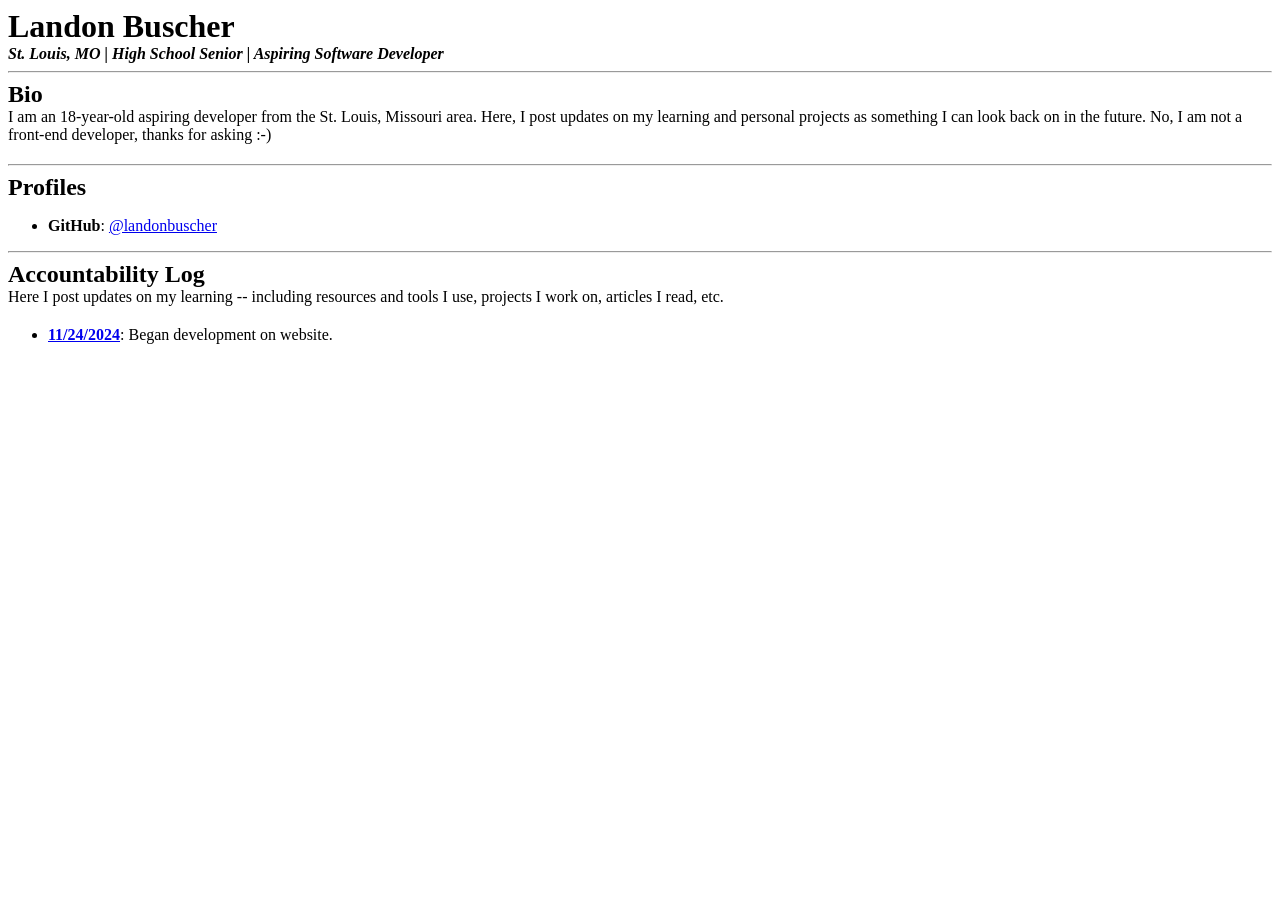
==== index.html @ ad14cfaa "Initial Commit" ====
<html>
	<head>
		<title>Landon Buscher | Blockchain Developer</title>
	</head>
	<body>
		<style>
			h1, h2, h3, h4, h5 {
				margin: 0;
			}
			p {
				margin: 0 0 20px 0;
			}
		</style>
		<h1>Landon Buscher</h1>
		<h4><i>St. Louis, MO | High School Senior | Aspiring Software Developer</i></h4>
		<hr>
		
		<h2>Bio</h2>
		<p>I am an 18-year-old aspiring developer from the St. Louis, Missouri area. Here, I post updates on my learning and personal projects as something I can look back on in the future. No, I am not a front-end developer, thanks for asking :-)</p>
		<hr>
		<h2>Profiles</h2>
		<ul>
			<li><strong>GitHub</strong>: <a href="https://github.com/landonbuscher">@landonbuscher</a></li>
		</ul>
		<hr>
		<h2>Accountability Log</h2>
		<p>Here I post updates on my learning -- including resources and tools I use, projects I work on, articles I read, etc.</p>
		<ul>
			<li><strong><a href="AccountabilityLog/11-24-2024.html">11/24/2024</a></strong>: Began development on website.</li>
		</ul>
	</body>
</html>
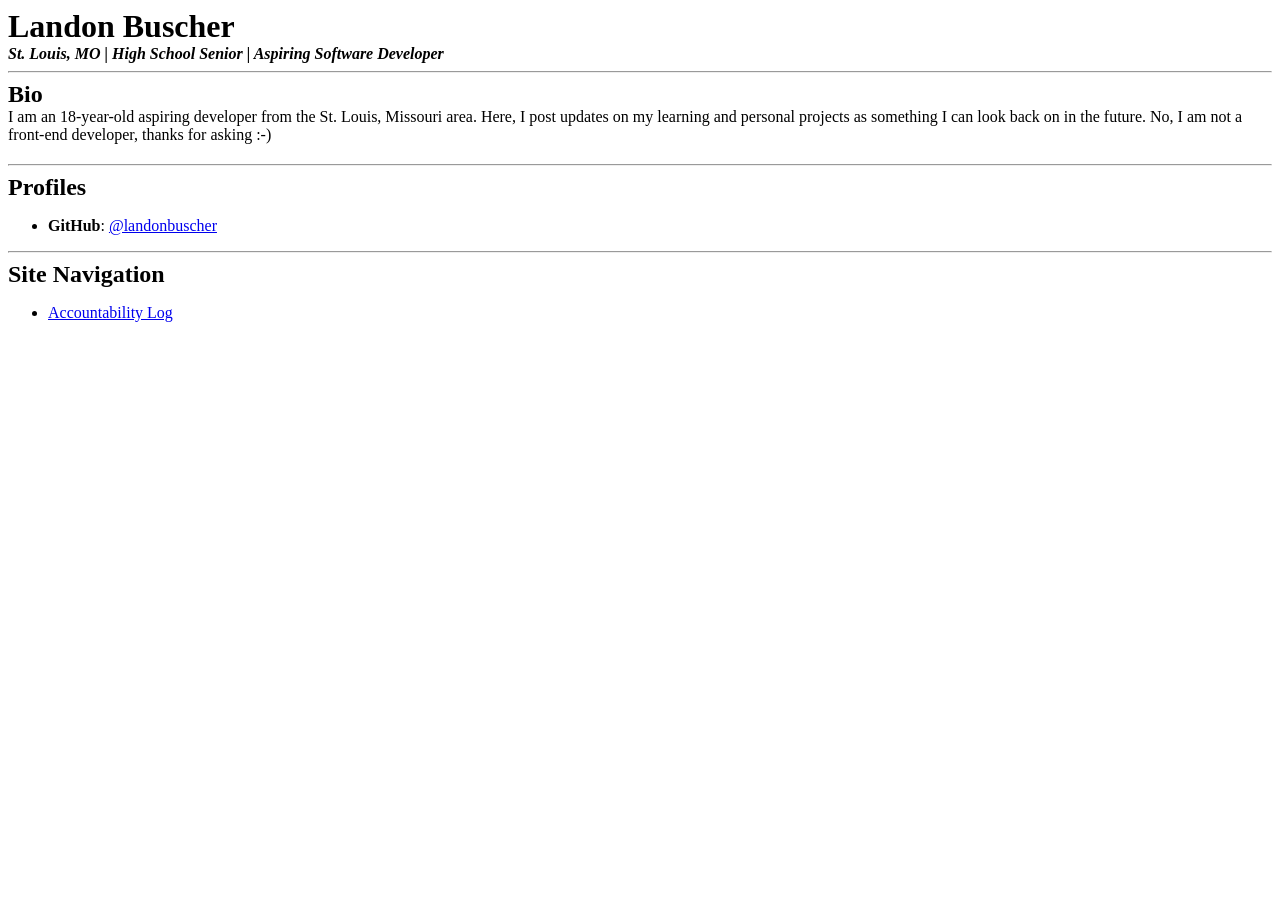
==== commit d554ea15: "Restructuring" ====
--- a/index.html
+++ b/index.html
@@ -1,6 +1,6 @@
 <html>
 	<head>
-		<title>Landon Buscher | Blockchain Developer</title>
+		<title>Landon Buscher | Student Portfolio</title>
 	</head>
 	<body>
 		<style>
@@ -23,10 +23,9 @@
 			<li><strong>GitHub</strong>: <a href="https://github.com/landonbuscher">@landonbuscher</a></li>
 		</ul>
 		<hr>
-		<h2>Accountability Log</h2>
-		<p>Here I post updates on my learning -- including resources and tools I use, projects I work on, articles I read, etc.</p>
+		<h2>Site Navigation</h2>
 		<ul>
-			<li><strong><a href="AccountabilityLog/11-24-2024.html">11/24/2024</a></strong>: Began development on website.</li>
+			<li><a href="accountability.html">Accountability Log</a></li>
 		</ul>
 	</body>
 </html>
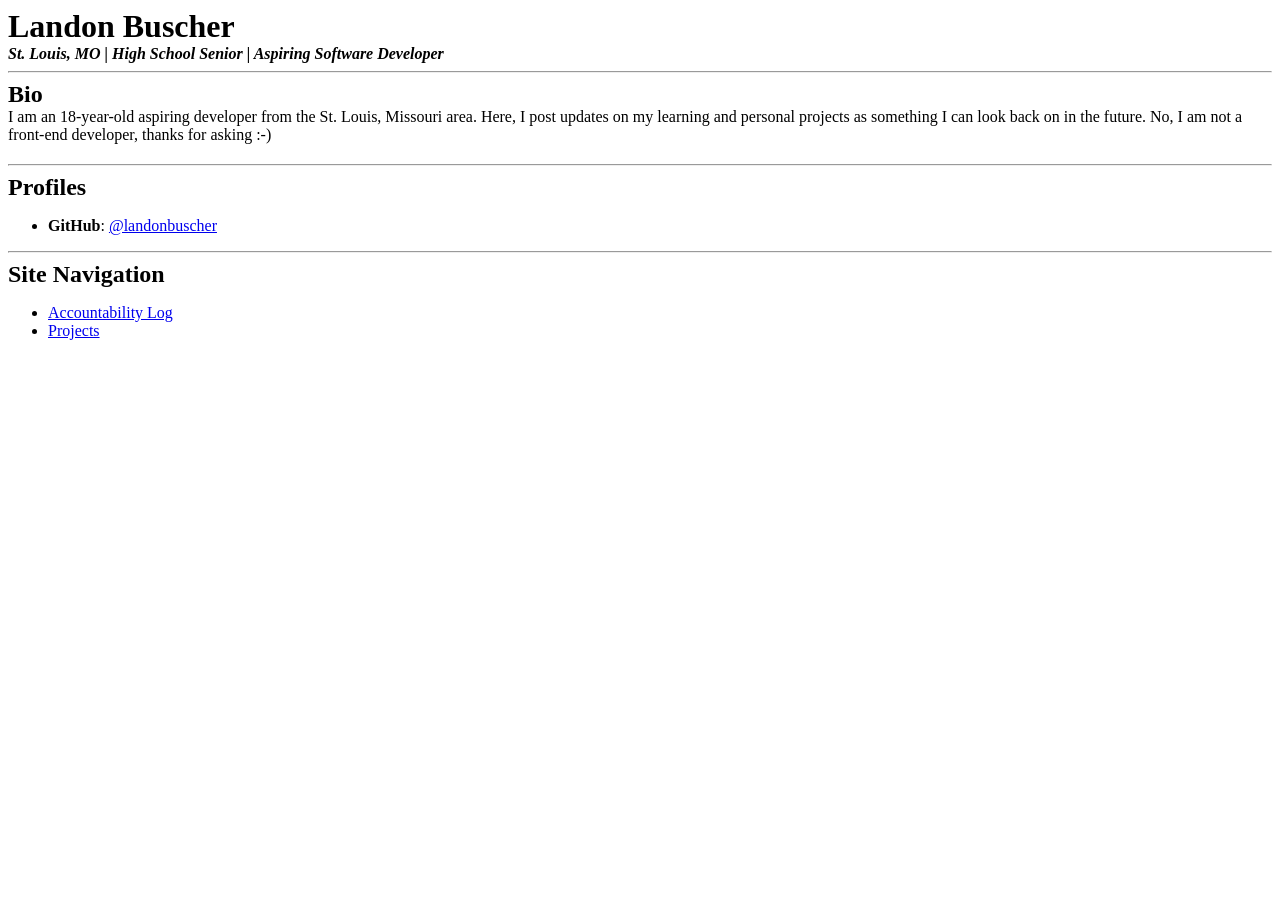
==== commit 1cb80f7e: "Projects" ====
--- a/index.html
+++ b/index.html
@@ -26,6 +26,7 @@
 		<h2>Site Navigation</h2>
 		<ul>
 			<li><a href="accountability.html">Accountability Log</a></li>
+			<li><a href="projects.html">Projects</a></li>
 		</ul>
 	</body>
 </html>
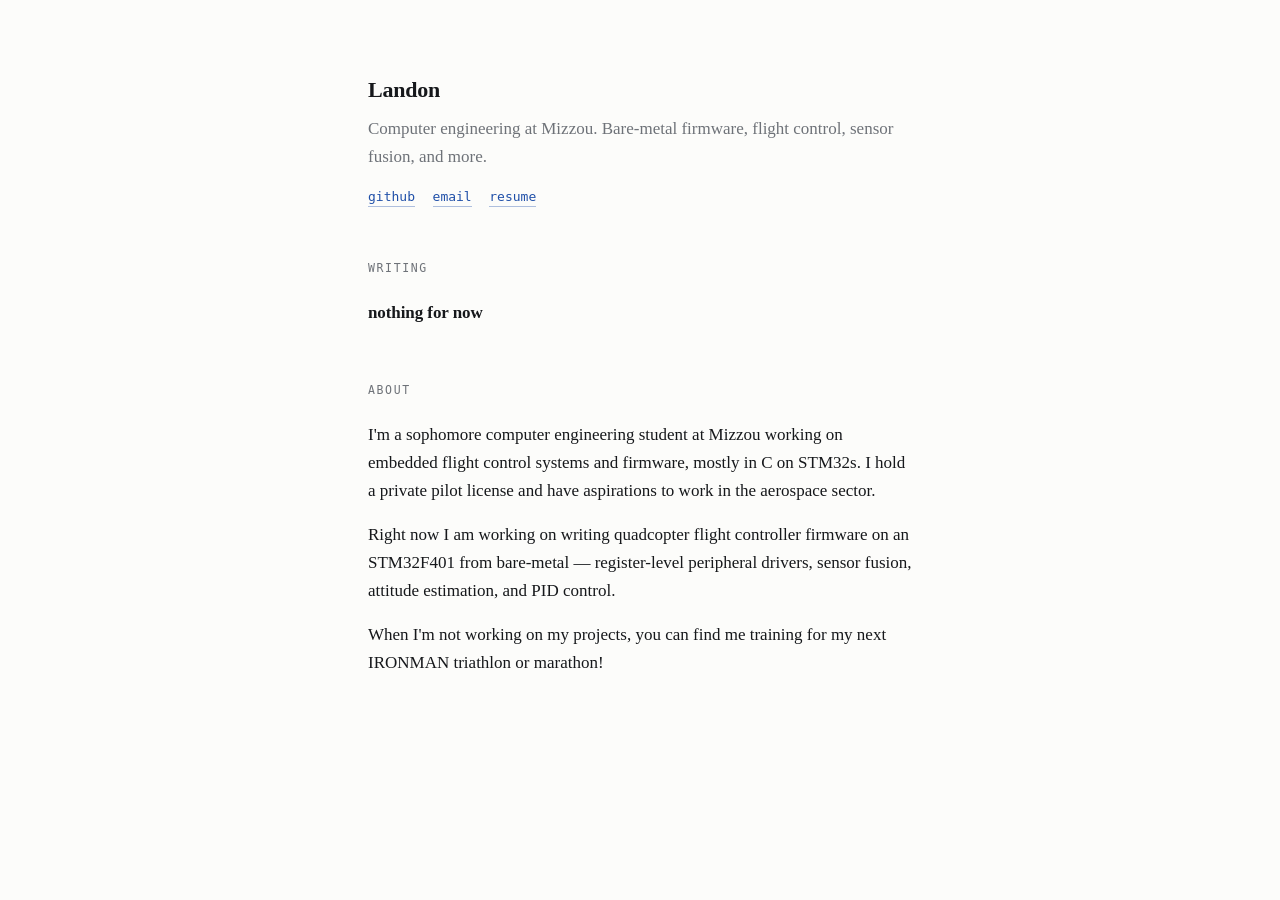
==== commit 5483c530: "Website Init" ====
--- a/index.html
+++ b/index.html
@@ -1,32 +1,58 @@
-<html>
-	<head>
-		<title>Landon Buscher | Student Portfolio</title>
-	</head>
-	<body>
-		<style>
-			h1, h2, h3, h4, h5 {
-				margin: 0;
-			}
-			p {
-				margin: 0 0 20px 0;
-			}
-		</style>
-		<h1>Landon Buscher</h1>
-		<h4><i>St. Louis, MO | High School Senior | Aspiring Software Developer</i></h4>
-		<hr>
-		
-		<h2>Bio</h2>
-		<p>I am an 18-year-old aspiring developer from the St. Louis, Missouri area. Here, I post updates on my learning and personal projects as something I can look back on in the future. No, I am not a front-end developer, thanks for asking :-)</p>
-		<hr>
-		<h2>Profiles</h2>
-		<ul>
-			<li><strong>GitHub</strong>: <a href="https://github.com/landonbuscher">@landonbuscher</a></li>
-		</ul>
-		<hr>
-		<h2>Site Navigation</h2>
-		<ul>
-			<li><a href="accountability.html">Accountability Log</a></li>
-			<li><a href="projects.html">Projects</a></li>
-		</ul>
-	</body>
+<!doctype html>
+<html lang="en">
+    <head>
+        <meta charset="utf-8" />
+        <meta name="viewport" content="width=device-width, initial-scale=1" />
+        <title>Landon Buscher</title>
+        <meta
+            name="description"
+            content="Bare-metal STM32 firmware, flight control, and sensor fusion. Writeups and projects by Landon Buscher."
+        />
+        <link rel="stylesheet" href="/style.css" />
+    </head>
+
+    <body>
+        <main>
+            <header>
+                <h1>Landon</h1>
+                <p class="tagline">
+                    Computer engineering at Mizzou. Bare-metal firmware, flight
+                    control, sensor fusion, and more.
+                </p>
+                <nav class="links">
+                    <a href="https://github.com/landonbuscher">github</a>
+                    <a href="mailto:landonbuscher@gmail.com">email</a>
+                    <a href="/assets/resume.pdf" target="_blank">resume</a>
+                </nav>
+            </header>
+
+            <section>
+                <p class="eyebrow">Writing</p>
+
+                <article class="entry">
+                    <h2 class="entry-title">nothing for now</h2>
+                </article>
+            </section>
+
+            <section>
+                <p class="eyebrow">About</p>
+                <p>
+                    I'm a sophomore computer engineering student at Mizzou
+                    working on embedded flight control systems and firmware,
+                    mostly in C on STM32s. I hold a private pilot license and
+                    have aspirations to work in the aerospace sector.
+                </p>
+                <p>
+                    Right now I am working on writing quadcopter flight
+                    controller firmware on an STM32F401 from bare-metal &mdash;
+                    register-level peripheral drivers, sensor fusion, attitude
+                    estimation, and PID control.
+                </p>
+                <p>
+                    When I'm not working on my projects, you can find me
+                    training for my next IRONMAN triathlon or marathon!
+                </p>
+            </section>
+        </main>
+    </body>
 </html>
--- a/style.css
+++ b/style.css
@@ -0,0 +1,274 @@
+/* ============================================================
+   tokens
+   ============================================================ */
+:root {
+    --paper: #fcfcfa;
+    --ink: #16181b;
+    --muted: #6e7278;
+    --accent: #1f4fa8;
+    --fill: rgba(22, 24, 27, 0.045); /* code block / inline code wash */
+    --rule: rgba(22, 24, 27, 0.13);
+
+    --prose: "Iowan Old Style", Charter, Georgia, Cambria, serif;
+    --meta: ui-monospace, SFMono-Regular, "SF Mono", Menlo, Consolas, monospace;
+
+    --measure: 34rem; /* prose column */
+    --wide: 48rem; /* figures, code, anything that needs room */
+}
+
+@media (prefers-color-scheme: dark) {
+    :root {
+        --paper: #121316;
+        --ink: #e6e6e2;
+        --muted: #8a8e94;
+        --accent: #8fb2f0;
+        --fill: rgba(230, 230, 226, 0.06);
+        --rule: rgba(230, 230, 226, 0.15);
+    }
+}
+
+/* ============================================================
+   base
+   ============================================================ */
+* {
+    box-sizing: border-box;
+}
+
+body {
+    margin: 0;
+    padding: 4.5rem 1.5rem 6rem;
+    background: var(--paper);
+    color: var(--ink);
+    font: 400 1.0625rem/1.65 var(--prose);
+    -webkit-text-size-adjust: 100%;
+}
+
+/* content grid: everything sits in the prose column unless it opts out */
+main {
+    display: grid;
+    grid-template-columns: 1fr min(var(--measure), 100%) 1fr;
+}
+main > * {
+    grid-column: 2;
+}
+
+.wide {
+    grid-column: 1 / -1;
+    width: min(var(--wide), 100%);
+    justify-self: center;
+}
+
+p {
+    margin: 0 0 1rem;
+}
+p:last-child {
+    margin-bottom: 0;
+}
+
+a {
+    color: var(--accent);
+    text-decoration: none;
+    border-bottom: 1px solid color-mix(in srgb, var(--accent) 35%, transparent);
+}
+a:hover {
+    border-bottom-color: var(--accent);
+}
+a:focus-visible {
+    outline: 2px solid var(--accent);
+    outline-offset: 3px;
+    border-radius: 2px;
+}
+
+/* ============================================================
+   headings
+   ============================================================ */
+h1 {
+    font-size: 1.375rem;
+    font-weight: 600;
+    letter-spacing: -0.01em;
+    margin: 0 0 0.4rem;
+}
+
+h2 {
+    font-size: 1.1875rem;
+    font-weight: 600;
+    letter-spacing: -0.005em;
+    margin: 2.75rem 0 0.6rem;
+}
+
+h3 {
+    font-size: 1.0625rem;
+    font-weight: 600;
+    margin: 2rem 0 0.4rem;
+}
+
+/* small mono label — used for section markers, not document structure */
+.eyebrow {
+    font: 500 0.72rem/1 var(--meta);
+    letter-spacing: 0.14em;
+    text-transform: uppercase;
+    color: var(--muted);
+    margin: 0 0 1.5rem;
+}
+
+/* ============================================================
+   home page
+   ============================================================ */
+.tagline {
+    margin: 0 0 1rem;
+    color: var(--muted);
+}
+
+.links {
+    font: 400 0.8125rem/1.5 var(--meta);
+    display: flex;
+    flex-wrap: wrap;
+    gap: 1.1rem;
+}
+
+section {
+    margin-top: 3.5rem;
+}
+
+.entry {
+    margin-bottom: 1.75rem;
+}
+.entry:last-child {
+    margin-bottom: 0;
+}
+
+.entry-title {
+    font-size: 1.0625rem;
+    font-weight: 600;
+    margin: 0 0 0.15rem;
+}
+
+.entry-date {
+    font: 400 0.75rem/1 var(--meta);
+    color: var(--muted);
+    display: block;
+    margin-bottom: 0.35rem;
+}
+
+.entry-dek {
+    margin: 0;
+    color: var(--muted);
+    font-size: 0.9375rem;
+}
+
+/* ============================================================
+   article
+   ============================================================ */
+.back {
+    font: 400 0.8125rem/1 var(--meta);
+    display: inline-block;
+    margin-bottom: 2.5rem;
+}
+
+.article-header {
+    margin-bottom: 2.5rem;
+}
+
+.article-title {
+    font-size: 1.75rem;
+    font-weight: 600;
+    line-height: 1.25;
+    letter-spacing: -0.015em;
+    margin: 0 0 0.6rem;
+}
+
+.article-meta {
+    font: 400 0.75rem/1.5 var(--meta);
+    color: var(--muted);
+    margin: 0;
+}
+
+.lede {
+    font-size: 1.125rem;
+    color: var(--muted);
+    margin-bottom: 2rem;
+}
+
+/* --- code ------------------------------------------------- */
+code {
+    font-family: var(--meta);
+    font-size: 0.875em;
+    background: var(--fill);
+    padding: 0.1em 0.35em;
+    border-radius: 3px;
+}
+
+pre {
+    font-family: var(--meta);
+    font-size: 0.8125rem;
+    line-height: 1.55;
+    background: var(--fill);
+    padding: 1rem 1.1rem;
+    border-radius: 4px;
+    margin: 1.75rem 0;
+    overflow-x: auto; /* long lines scroll, never wrap */
+    tab-size: 4;
+}
+pre code {
+    background: none;
+    padding: 0;
+    font-size: inherit;
+}
+
+/* --- figures ---------------------------------------------- */
+figure {
+    margin: 2.25rem 0;
+}
+
+figure img {
+    display: block;
+    width: 100%;
+    height: auto;
+    border-radius: 3px;
+}
+
+figcaption {
+    font: 400 0.75rem/1.5 var(--meta);
+    color: var(--muted);
+    margin-top: 0.7rem;
+}
+
+/* --- lists ------------------------------------------------- */
+ul,
+ol {
+    padding-left: 1.25rem;
+    margin: 0 0 1rem;
+}
+li {
+    margin-bottom: 0.4rem;
+}
+
+/* --- aside ------------------------------------------------- */
+.note {
+    border-left: 2px solid var(--rule);
+    padding-left: 1.1rem;
+    margin: 1.75rem 0;
+    color: var(--muted);
+    font-size: 0.9375rem;
+}
+
+/* --- footnotes --------------------------------------------- */
+.footnotes {
+    margin-top: 3.5rem;
+    padding-top: 1.5rem;
+    border-top: 1px solid var(--rule);
+    font-size: 0.875rem;
+    color: var(--muted);
+}
+
+/* ============================================================
+   small screens
+   ============================================================ */
+@media (max-width: 34rem) {
+    body {
+        padding: 3rem 1.25rem 4rem;
+    }
+    .article-title {
+        font-size: 1.5rem;
+    }
+}
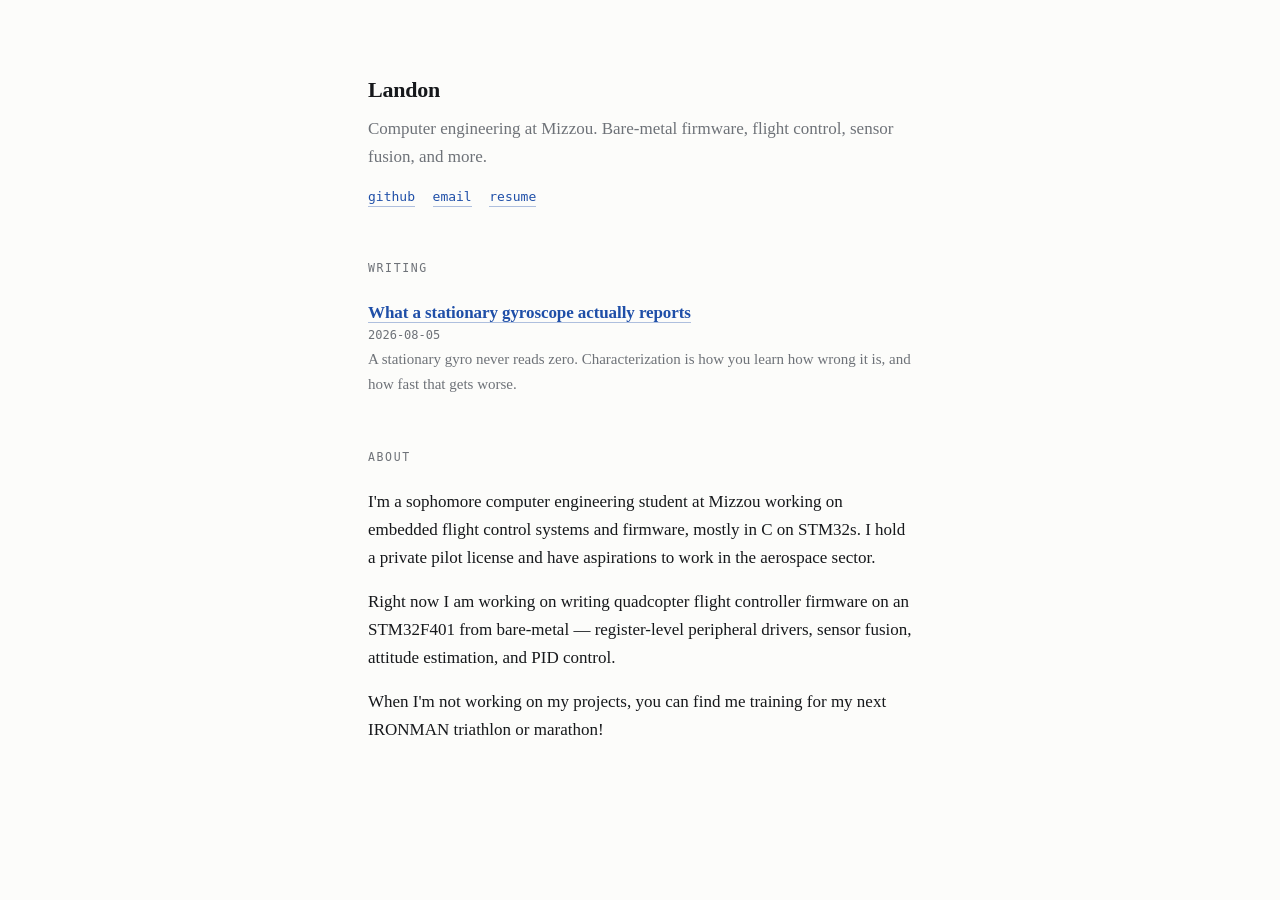
==== commit e50a966b: "Gyro characterization article" ====
--- a/index.html
+++ b/index.html
@@ -30,7 +30,17 @@
                 <p class="eyebrow">Writing</p>
 
                 <article class="entry">
-                    <h2 class="entry-title">nothing for now</h2>
+                    <h2 class="entry-title">
+                        <a href="/writing/sensor-characterization.html">
+                            What a stationary gyroscope actually reports
+                        </a>
+                    </h2>
+                    <span class="entry-date">2026-08-05</span>
+                    <p class="entry-dek">
+                        A stationary gyro never reads zero. Characterization is
+                        how you learn how wrong it is, and how fast that gets
+                        worse.
+                    </p>
                 </article>
             </section>
 
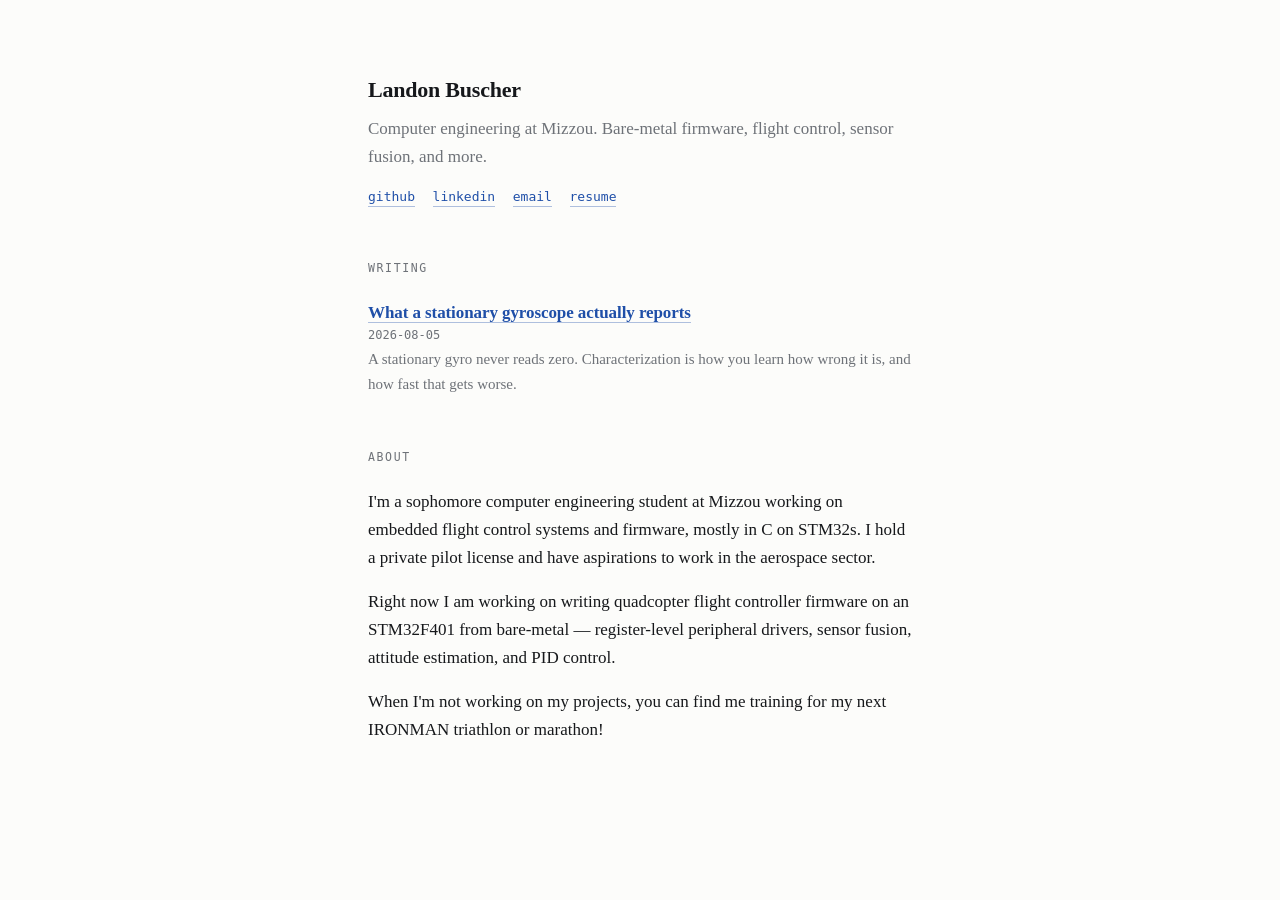
==== commit 393ec2d0: "Landing page updates" ====
--- a/index.html
+++ b/index.html
@@ -14,13 +14,16 @@
     <body>
         <main>
             <header>
-                <h1>Landon</h1>
+                <h1>Landon Buscher</h1>
                 <p class="tagline">
                     Computer engineering at Mizzou. Bare-metal firmware, flight
                     control, sensor fusion, and more.
                 </p>
                 <nav class="links">
                     <a href="https://github.com/landonbuscher">github</a>
+                    <a href="https://www.linkedin.com/in/landon-buscher/"
+                        >linkedin</a
+                    >
                     <a href="mailto:landonbuscher@gmail.com">email</a>
                     <a href="/assets/resume.pdf" target="_blank">resume</a>
                 </nav>
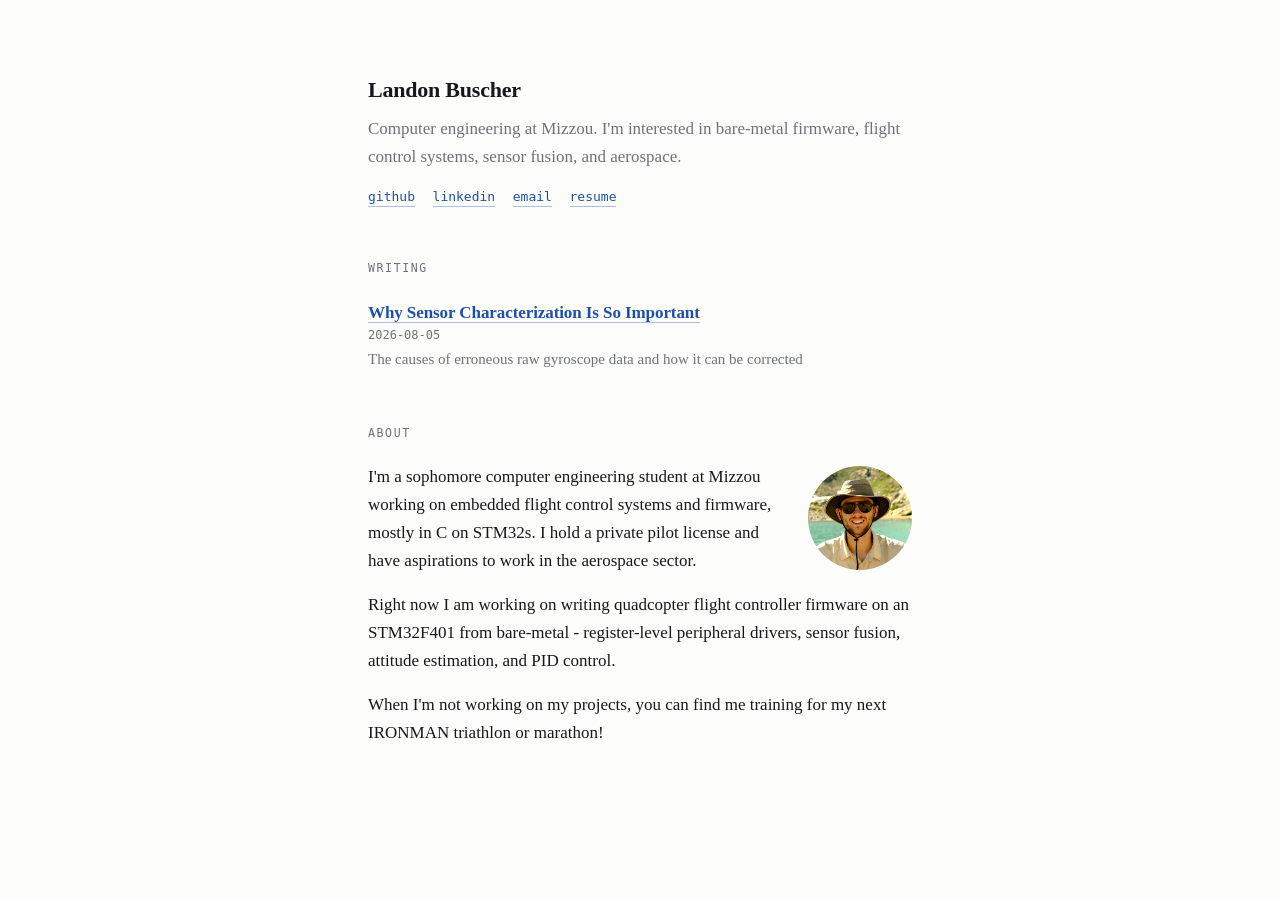
==== commit 5a0d96e0: "Added index.html pfp; Fixed typos" ====
--- a/index.html
+++ b/index.html
@@ -6,7 +6,7 @@
         <title>Landon Buscher</title>
         <meta
             name="description"
-            content="Bare-metal STM32 firmware, flight control, and sensor fusion. Writeups and projects by Landon Buscher."
+            content="Bare-metal firmware, flight control, and sensor fusion. Writeups and projects by Landon Buscher."
         />
         <link rel="stylesheet" href="/style.css" />
     </head>
@@ -16,8 +16,9 @@
             <header>
                 <h1>Landon Buscher</h1>
                 <p class="tagline">
-                    Computer engineering at Mizzou. Bare-metal firmware, flight
-                    control, sensor fusion, and more.
+                    Computer engineering at Mizzou. I'm interested in bare-metal
+                    firmware, flight control systems, sensor fusion, and
+                    aerospace.
                 </p>
                 <nav class="links">
                     <a href="https://github.com/landonbuscher">github</a>
@@ -35,20 +36,26 @@
                 <article class="entry">
                     <h2 class="entry-title">
                         <a href="/writing/sensor-characterization.html">
-                            What a stationary gyroscope actually reports
+                            Why Sensor Characterization Is So Important
                         </a>
                     </h2>
                     <span class="entry-date">2026-08-05</span>
                     <p class="entry-dek">
-                        A stationary gyro never reads zero. Characterization is
-                        how you learn how wrong it is, and how fast that gets
-                        worse.
+                        The causes of erroneous raw gyroscope data and how it
+                        can be corrected
                     </p>
                 </article>
             </section>
 
-            <section>
+            <section class="bio">
                 <p class="eyebrow">About</p>
+                <img
+                    class="avatar"
+                    src="/assets/headshot.png"
+                    alt="Landon Buscher"
+                    width="400"
+                    height="400"
+                />
                 <p>
                     I'm a sophomore computer engineering student at Mizzou
                     working on embedded flight control systems and firmware,
@@ -57,7 +64,7 @@
                 </p>
                 <p>
                     Right now I am working on writing quadcopter flight
-                    controller firmware on an STM32F401 from bare-metal &mdash;
+                    controller firmware on an STM32F401 from bare-metal -
                     register-level peripheral drivers, sensor fusion, attitude
                     estimation, and PID control.
                 </p>
--- a/style.css
+++ b/style.css
@@ -90,16 +90,19 @@
 }
 
 h2 {
-    font-size: 1.1875rem;
+    font-size: 1.3125rem;
     font-weight: 600;
     letter-spacing: -0.005em;
-    margin: 2.75rem 0 0.6rem;
-}
-
+    margin: 3.25rem 0 0.7rem;
+}
+
+/* subordinate to h2 by style, not just size — bold italic reads as a rung
+   down from the roman h2 while staying scannable at body size */
 h3 {
     font-size: 1.0625rem;
     font-weight: 600;
-    margin: 2rem 0 0.4rem;
+    font-style: italic;
+    margin: 2.1rem 0 0.4rem;
 }
 
 /* small mono label — used for section markers, not document structure */
@@ -114,6 +117,22 @@
 /* ============================================================
    home page
    ============================================================ */
+/* bio portrait — floats beside the About prose, which wraps to the circle */
+.bio {
+    display: flow-root; /* contain the float */
+}
+
+.avatar {
+    float: right;
+    width: 6.5rem;
+    height: 6.5rem;
+    border-radius: 50%;
+    object-fit: cover;
+    background: var(--fill);
+    margin: 0.2rem 0 0.9rem 1.5rem;
+    shape-outside: circle();
+}
+
 .tagline {
     margin: 0 0 1rem;
     color: var(--muted);
@@ -162,6 +181,8 @@
 .back {
     font: 400 0.8125rem/1 var(--meta);
     display: inline-block;
+    justify-self: start; /* grid child — otherwise it stretches and the
+                            link's underline spans the whole column */
     margin-bottom: 2.5rem;
 }
 
@@ -271,4 +292,9 @@
     .article-title {
         font-size: 1.5rem;
     }
-}
+    /* too little room to wrap text beside the portrait — stack it instead */
+    .avatar {
+        float: none;
+        margin: 0 0 1.1rem;
+    }
+}
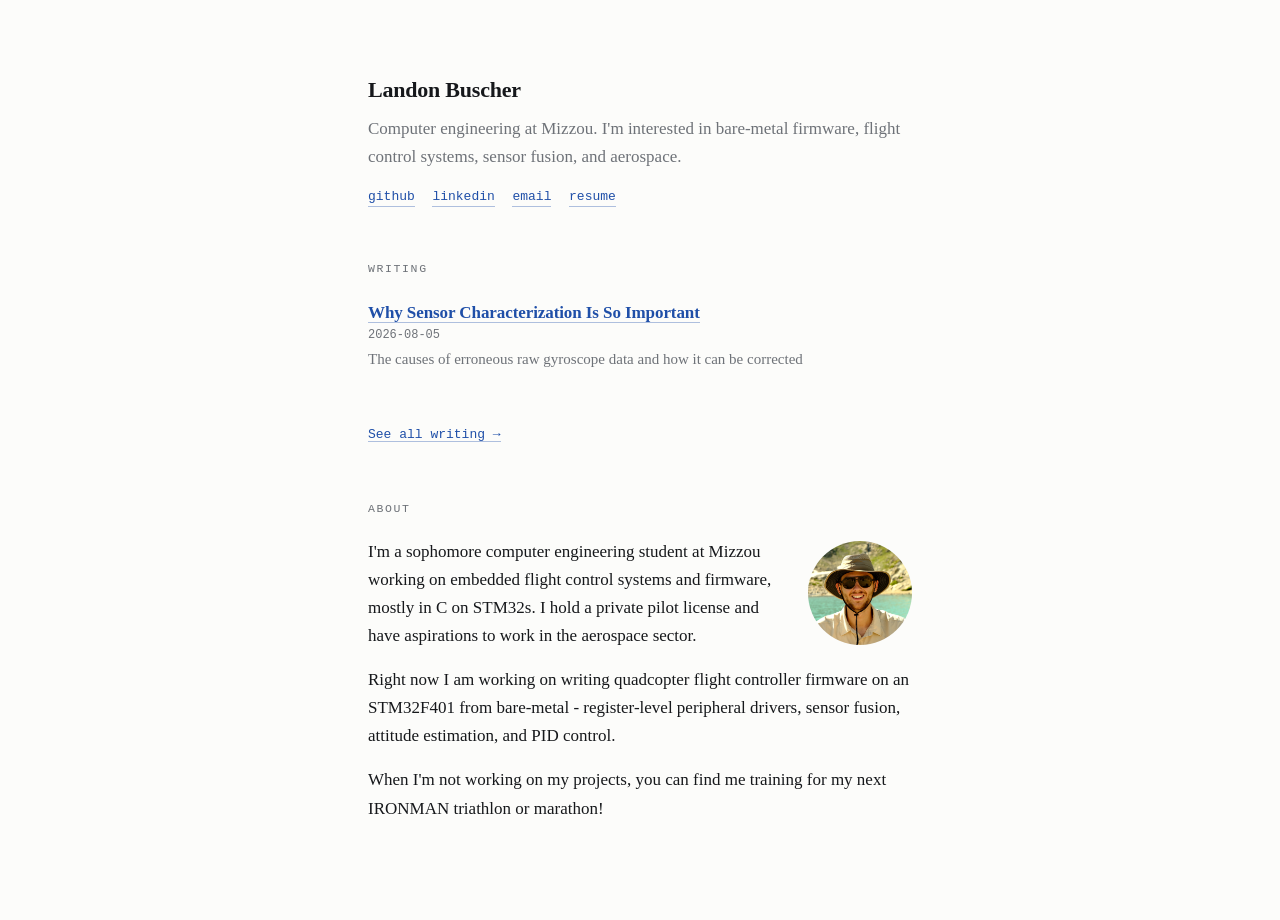
==== commit 608f102e: "Writing archive with search and tag filtering" ====
--- a/index.html
+++ b/index.html
@@ -33,7 +33,12 @@
             <section>
                 <p class="eyebrow">Writing</p>
 
-                <article class="entry">
+                <!-- entries:start -->
+                <article
+                    class="entry"
+                    data-date="2026-08-05"
+                    data-tags="gyroscopes, sensors, sensor characterization, allan variance, noise"
+                >
                     <h2 class="entry-title">
                         <a href="/writing/sensor-characterization.html">
                             Why Sensor Characterization Is So Important
@@ -44,7 +49,14 @@
                         The causes of erroneous raw gyroscope data and how it
                         can be corrected
                     </p>
+                    <p class="entry-tags">
+                        Gyroscopes · Sensors · Sensor Characterization · Allan
+                        Variance · Noise
+                    </p>
                 </article>
+                <!-- entries:end -->
+
+                <a class="more" href="/writing/">See all writing →</a>
             </section>
 
             <section class="bio">
--- a/style.css
+++ b/style.css
@@ -171,6 +171,99 @@
 
 .entry-dek {
     margin: 0;
+    color: var(--muted);
+    font-size: 0.9375rem;
+}
+
+/* ============================================================
+   archive
+   ============================================================ */
+.more {
+    font: 400 0.8125rem/1 var(--meta);
+    display: inline-block;
+    margin-top: 1.75rem;
+}
+
+.entry[hidden] {
+    display: none;
+}
+
+/* tags ride along in the shared entry markup but only surface on the
+   archive, where they double as the filter vocabulary */
+.entry-tags {
+    display: none;
+    font: 400 0.7rem/1.5 var(--meta);
+    letter-spacing: 0.08em;
+    text-transform: uppercase;
+    color: var(--muted);
+    margin: 0.35rem 0 0;
+}
+.archive .entry-tags {
+    display: block;
+}
+
+.archive-controls {
+    margin-bottom: 2.5rem;
+}
+.archive-controls:empty {
+    display: none; /* no JS, no empty gap */
+}
+
+.control-row {
+    display: flex;
+    flex-wrap: wrap;
+    gap: 0.5rem;
+    margin-bottom: 0.85rem;
+}
+
+.archive-search {
+    flex: 1 1 12rem;
+    font: 400 0.8125rem/1.4 var(--meta);
+    color: var(--ink);
+    background: var(--fill);
+    border: 1px solid var(--rule);
+    border-radius: 4px;
+    padding: 0.42rem 0.6rem;
+    -webkit-appearance: none;
+    appearance: none;
+}
+.archive-search:focus-visible {
+    outline: 2px solid var(--accent);
+    outline-offset: 1px;
+}
+
+.sort-toggle,
+.tag-chip {
+    font: 400 0.75rem/1 var(--meta);
+    color: var(--muted);
+    background: none;
+    border: 1px solid var(--rule);
+    border-radius: 4px;
+    padding: 0.42rem 0.6rem;
+    cursor: pointer;
+}
+.sort-toggle:hover,
+.tag-chip:hover {
+    color: var(--ink);
+    border-color: var(--muted);
+}
+.sort-toggle:focus-visible,
+.tag-chip:focus-visible {
+    outline: 2px solid var(--accent);
+    outline-offset: 2px;
+}
+.tag-chip[aria-pressed="true"] {
+    color: var(--accent);
+    border-color: var(--accent);
+}
+
+.tag-chips {
+    display: flex;
+    flex-wrap: wrap;
+    gap: 0.4rem;
+}
+
+.no-results {
     color: var(--muted);
     font-size: 0.9375rem;
 }
